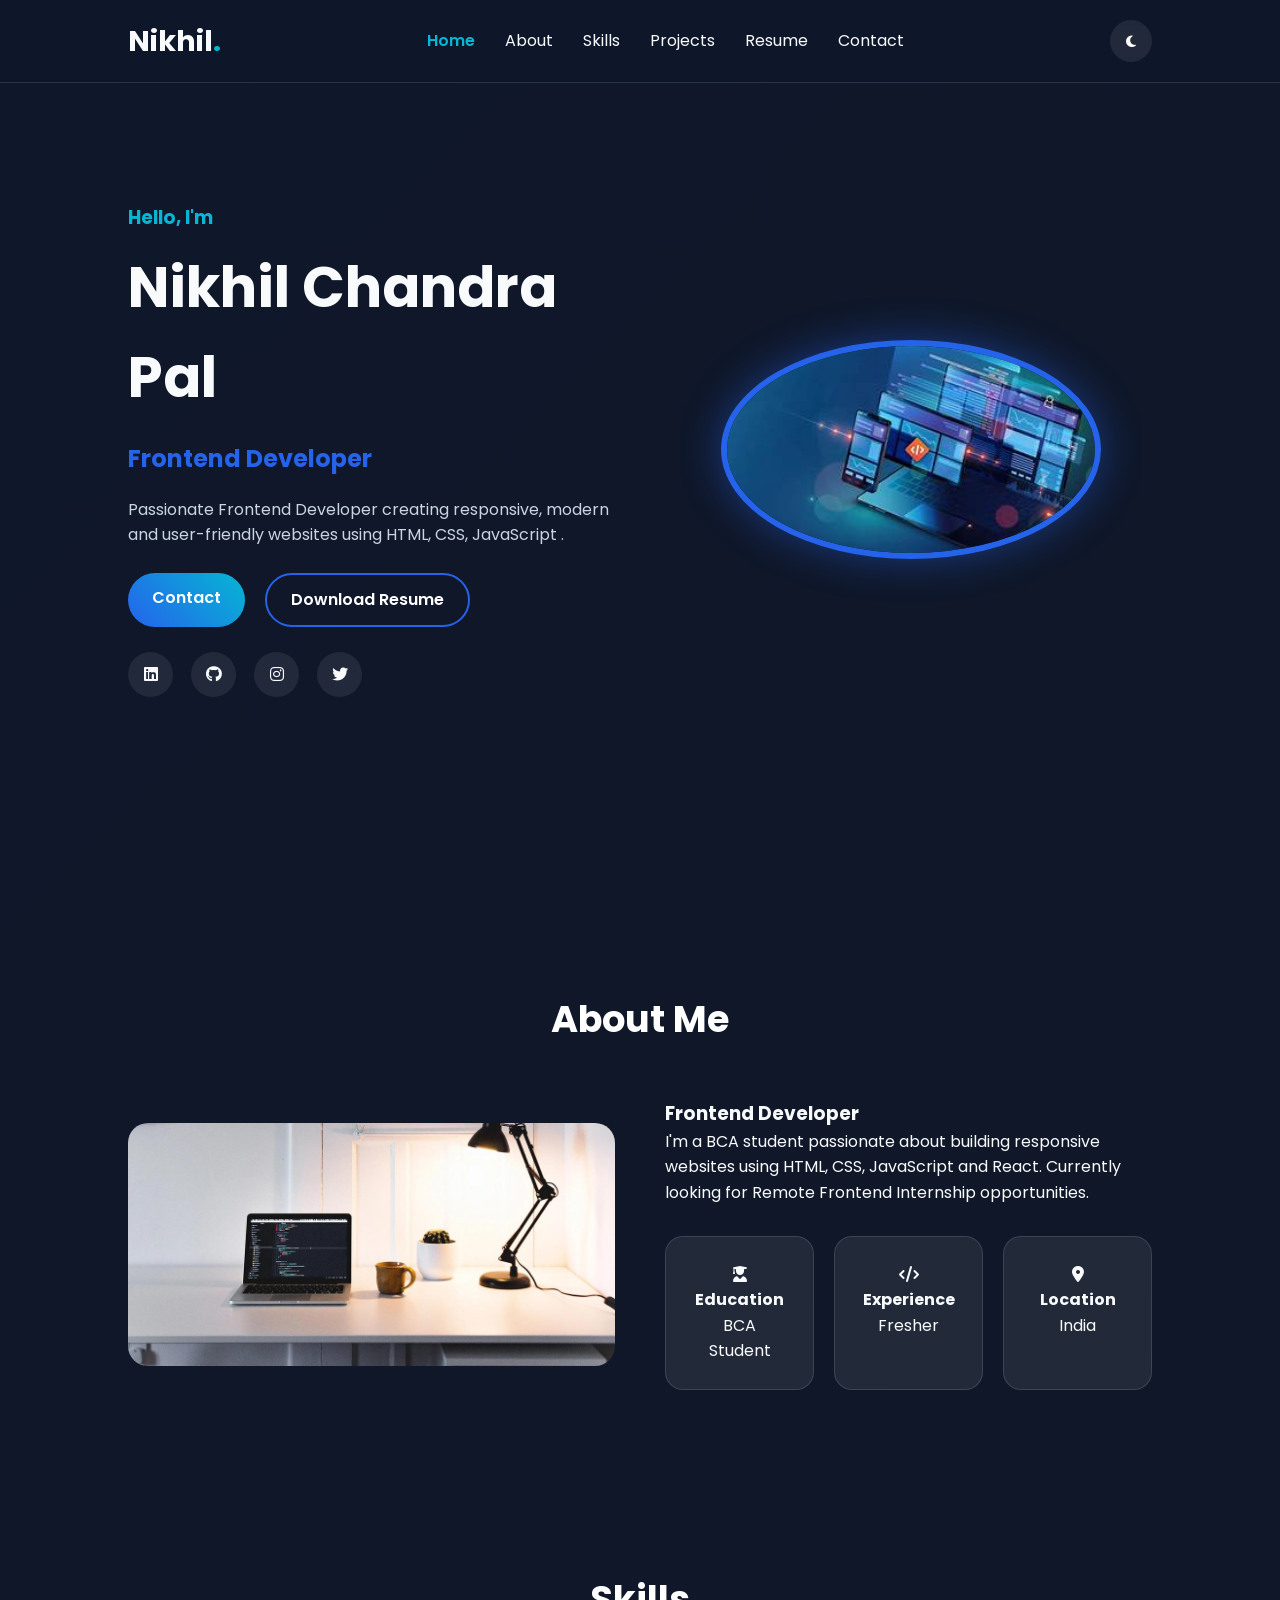
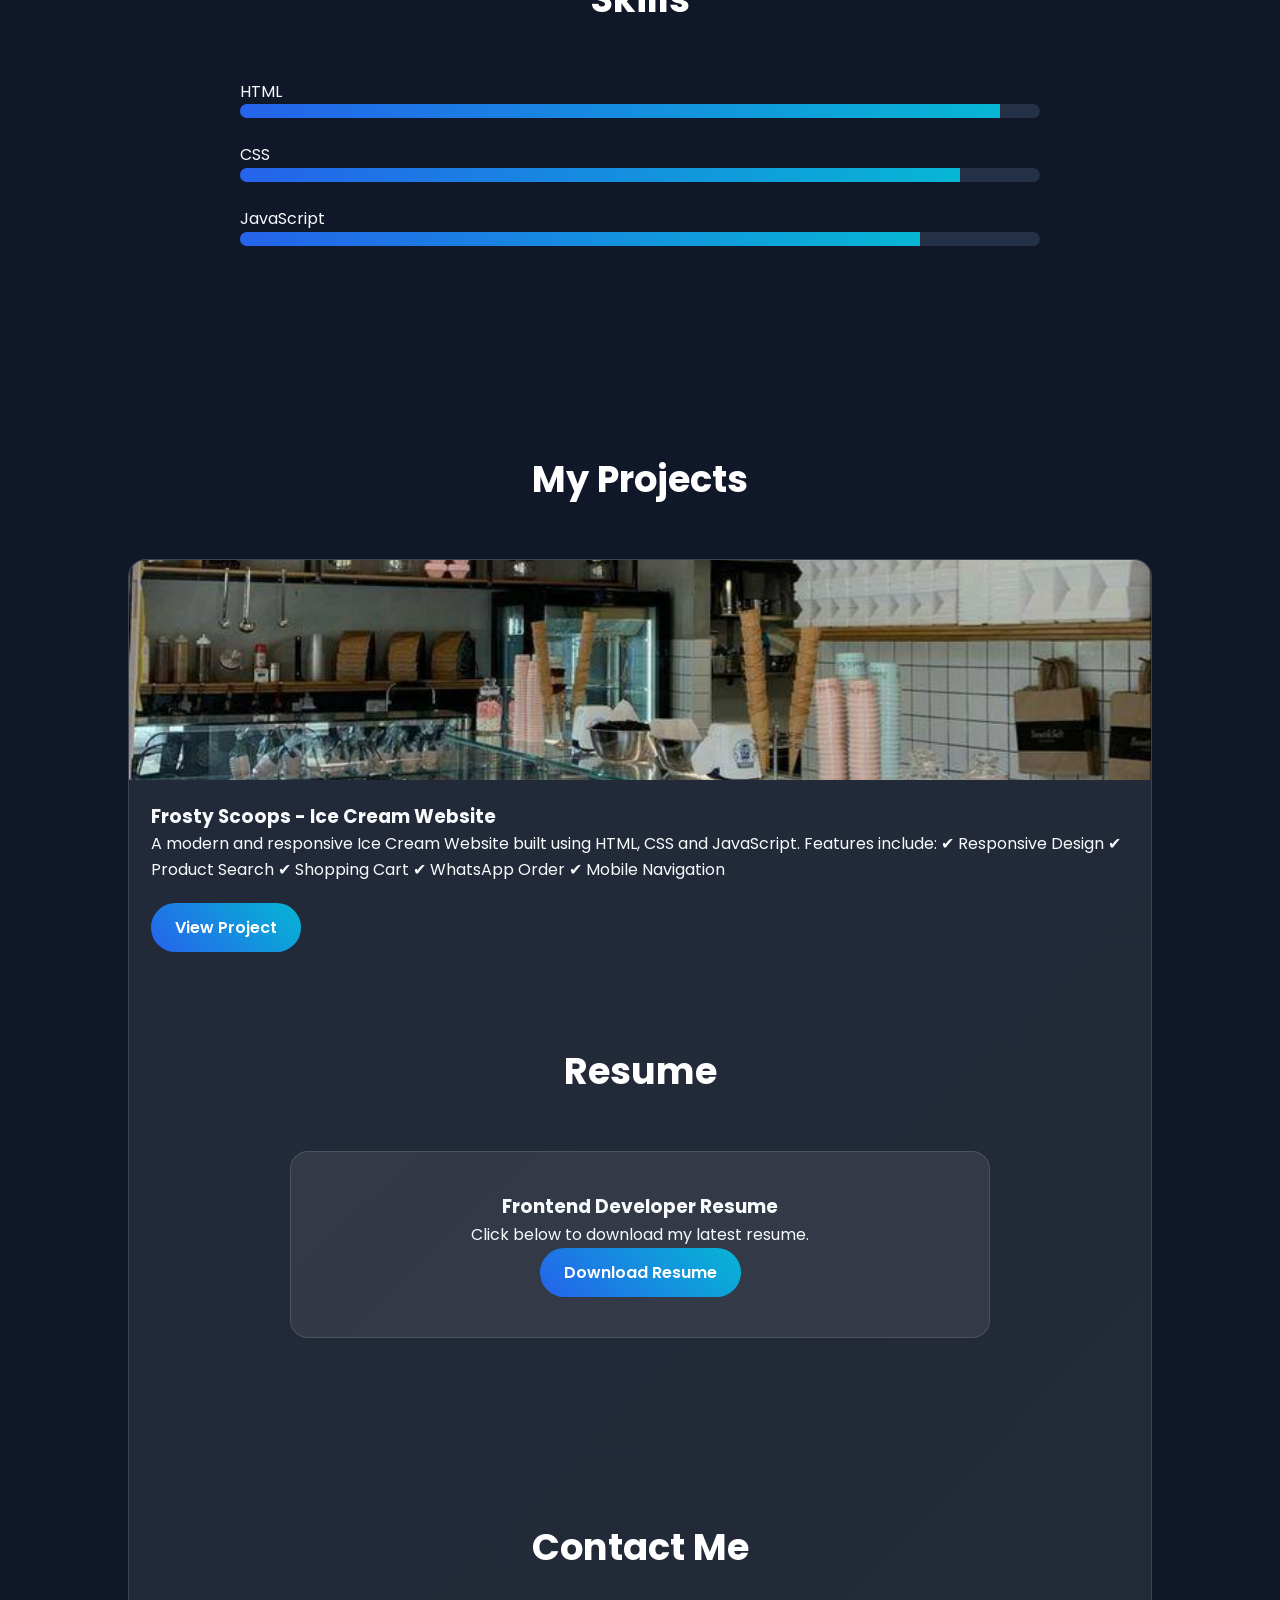
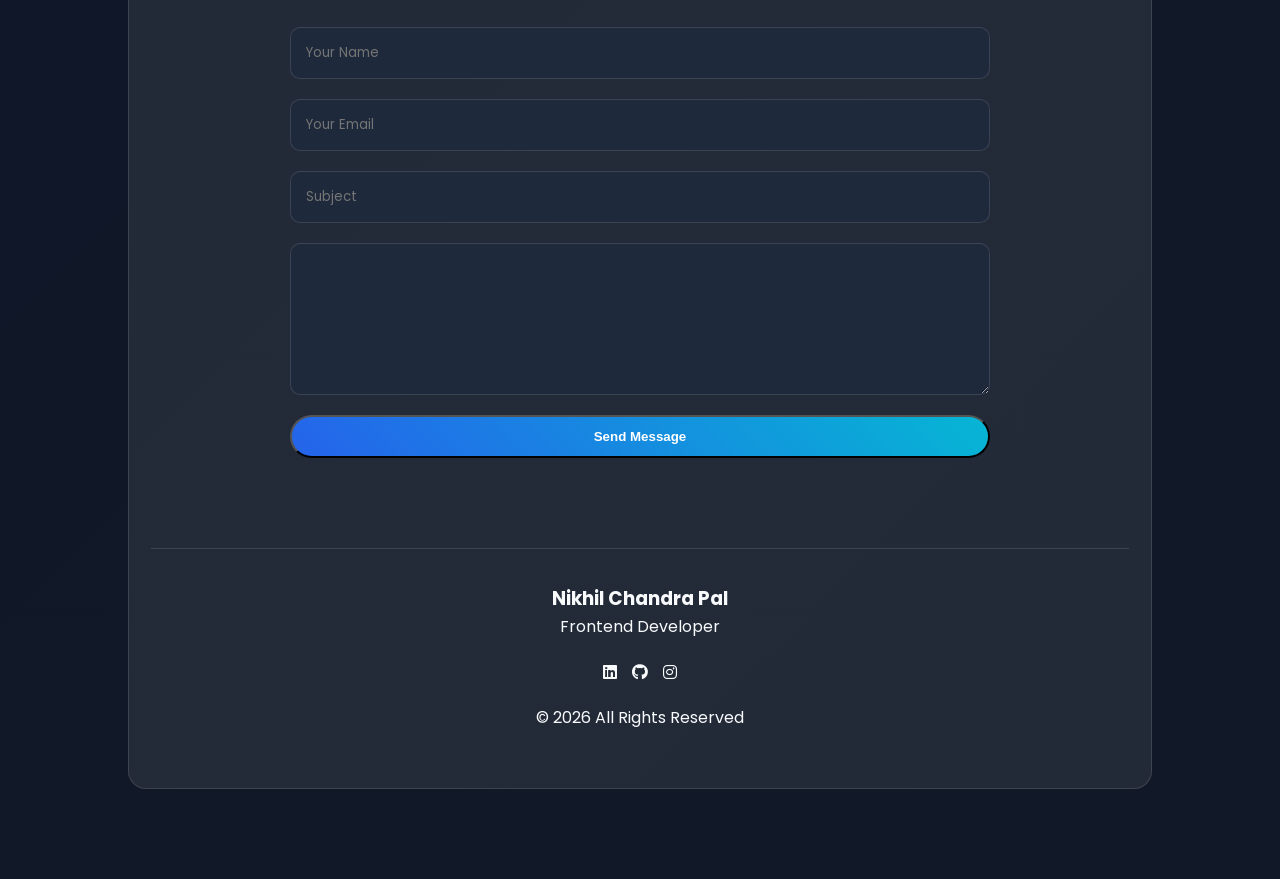
==== index.html @ 9d008b7a "Update index.html" ====
<!DOCTYPE html>
<html lang="en">
<head>
    <meta charset="UTF-8">
    <meta name="viewport" content="width=device-width, initial-scale=1.0">
    <meta name="description" content="Nikhil Chandra Pal | Frontend Developer Portfolio">
    <meta name="keywords" content="Frontend Developer, HTML, CSS, JavaScript, React">
    <meta name="author" content="Nikhil Chandra Pal">

    <title>Nikhil Chandra Pal | Portfolio</title>

    <!-- CSS -->
    <link rel="stylesheet" href="style.css">

    <!-- Google Fonts -->
    <link rel="preconnect" href="https://fonts.googleapis.com">
    <link rel="preconnect" href="https://fonts.gstatic.com" crossorigin>

    <link href="https://fonts.googleapis.com/css2?family=Poppins:wght@300;400;500;600;700;800&display=swap" rel="stylesheet">

    <!-- Font Awesome -->
    <link rel="stylesheet"
    href="https://cdnjs.cloudflare.com/ajax/libs/font-awesome/6.6.0/css/all.min.css">

</head>
<body>

<!--================ LOADER ================-->

<div id="loader">
    <div class="spinner"></div>
    <h2>Loading Portfolio...</h2>
</div>

<!--================ SCROLL BAR ================-->

<div id="progress-bar"></div>

<!--================ BACK TO TOP ================-->

<button id="topBtn">
    <i class="fa-solid fa-arrow-up"></i>
</button>

<!--================ HEADER ================-->

<header>

<nav class="navbar">

<div class="logo">
    Nikhil<span>.</span>
</div>

<ul class="nav-links">

<li><a href="#home">Home</a></li>
<li><a href="#about">About</a></li>
<li><a href="#skills">Skills</a></li>
<li><a href="#projects">Projects</a></li>
<li><a href="#resume">Resume</a></li>
<li><a href="#contact">Contact</a></li>

</ul>

<div class="nav-right">

<button id="themeToggle">
<i class="fa-solid fa-moon"></i>
</button>

<div id="menu-btn">
<i class="fa-solid fa-bars"></i>
</div>

</div>

</nav>

</header>

<!--================ HERO SECTION ================-->

<section id="home">

<div class="hero-container">

<div class="hero-text">

<h3>Hello, I'm</h3>

<h1>Nikhil Chandra Pal</h1>

<h2>
<span id="typing"></span>
</h2>

<p>

Passionate Frontend Developer creating responsive,
modern and user-friendly websites using HTML,
CSS, JavaScript .

</p>

<div class="hero-buttons">

<a href="#contact" class="btn">
Contact
</a>

<a href="assets/resume.pdf"
download
class="btn btn-outline">

Download Resume

</a>

</div>

<div class="social-icons">

<a href="#">
<i class="fab fa-linkedin"></i>
</a>

<a href="#">
<i class="fab fa-github"></i>
</a>

<a href="#">
<i class="fab fa-instagram"></i>
</a>

<a href="#">
<i class="fab fa-twitter"></i>
</a>

</div>

</div>

<div class="hero-image">

<img src="OIP (2).jpg" alt="Frontend Developer">

</div>

</div>

</section>

<!--================ ABOUT ================-->

<section id="about">

<h2 class="section-title">
About Me
</h2>

<div class="about-container">

<div class="about-image">

<img src="about.jpg">

</div>

<div class="about-content">

<h3>Frontend Developer</h3>

<p>

I'm a BCA student passionate about
building responsive websites using
HTML, CSS, JavaScript and React.

Currently looking for Remote Frontend
Internship opportunities.

</p>

<div class="about-cards">

<div class="card">

<i class="fa-solid fa-user-graduate"></i>

<h4>Education</h4>

<p>BCA Student</p>

</div>

<div class="card">

<i class="fa-solid fa-code"></i>

<h4>Experience</h4>

<p>Fresher</p>

</div>

<div class="card">

<i class="fa-solid fa-location-dot"></i>

<h4>Location</h4>

<p>India</p>

</div>

</div>

</div>

</div>

</section>

<!--================ SKILLS ================-->

<section id="skills">

<h2 class="section-title">

Skills

</h2>

<div class="skills-container">

<div class="skill">

<p>HTML</p>

<div class="progress">

<div class="progress-bar html">



</div>

</div>

</div>

<div class="skill">

<p>CSS</p>

<div class="progress">

<div class="progress-bar css">



</div>

</div>

</div>

<div class="skill">

<p>JavaScript</p>

<div class="progress">

<div class="progress-bar js">



</div>

</div>

</div>

<div class="skill">



</div>

</div>

</div>

</div>

</section>

<!--================ PROJECTS ================-->

<section id="projects">

<h2 class="section-title">

My Projects

</h2>

<div class="project-grid">

<div class="project-card">

<img src="shop (1).jpg" alt="Ice Cream Website">

<div class="project-content">

<h3>Frosty Scoops - Ice Cream Website</h3>

<p>

A modern and responsive Ice Cream Website built using
HTML, CSS and JavaScript.

Features include:

✔ Responsive Design

✔ Product Search

✔ Shopping Cart

✔ WhatsApp Order

✔ Mobile Navigation

</p>

<div class="project-buttons">

    <a href="https://nikhilpal-ui.github.io/ice-cream-website/"
       class="btn"
       target="_blank">
        View Project
    </a>

   

</div>
<!--================ RESUME ================-->

<section id="resume">

<h2 class="section-title">

Resume

</h2>

<div class="resume-box">

<h3>Frontend Developer Resume</h3>

<p>

Click below to download my latest resume.

</p>

<a href="RESUME.pdf"

download

class="btn">

Download Resume

</a>

</div>

</section>

<!--================ CONTACT ================-->

<section id="contact">

<h2 class="section-title">

Contact Me

</h2>

<form id="contactForm">

<input
type="text"
id="name"
placeholder="Your Name">

<input
type="email"
id="email"
placeholder="Your Email">

<input
type="text"
id="subject"
placeholder="Subject">

<textarea

id="message"

rows="6"

placeholder="Your Message">

</textarea>

<button class="btn">

Send Message

</button>

</form>

</section>

<!--================ FOOTER ================-->

<footer>

<h3>

Nikhil Chandra Pal

</h3>

<p>

Frontend Developer

</p>

<div class="footer-icons">

<a href="#">

<i class="fab fa-linkedin"></i>

</a>

<a href="#">

<i class="fab fa-github"></i>

</a>

<a href="#">

<i class="fab fa-instagram"></i>

</a>

</div>

<p>

© 2026 All Rights Reserved

</p>

</footer>

<script src="script.js"></script>

</body>
</html>
---- style.css ----
@import url('https://fonts.googleapis.com/css2?family=Poppins:wght@300;400;500;600;700;800&display=swap');

:root{
  --bg:#0f172a;
  --bg2:#111827;
  --card:rgba(255,255,255,.08);
  --primary:#2563eb;
  --secondary:#06b6d4;
  --text:#f8fafc;
  --muted:#cbd5e1;
  --border:rgba(255,255,255,.12);
  --shadow:0 10px 30px rgba(0,0,0,.25);
  --radius:18px;
  --transition:.35s ease;
}

*{
  margin:0;
  padding:0;
  box-sizing:border-box;
  scroll-behavior:smooth;
}

body{
  font-family:'Poppins',sans-serif;
  background:linear-gradient(135deg,var(--bg),var(--bg2));
  color:var(--text);
  line-height:1.6;
  overflow-x:hidden;
}

img{
  max-width:100%;
  display:block;
}

a{text-decoration:none;color:inherit;}
ul{list-style:none;}

section{
  padding:90px 10%;
}

.section-title{
  text-align:center;
  font-size:2.3rem;
  margin-bottom:50px;
  color:#fff;
}

/* Loader */
#loader{
  position:fixed;
  inset:0;
  background:#020617;
  display:flex;
  flex-direction:column;
  align-items:center;
  justify-content:center;
  z-index:9999;
}

.spinner{
  width:70px;
  height:70px;
  border:6px solid rgba(255,255,255,.2);
  border-top:6px solid var(--secondary);
  border-radius:50%;
  animation:spin 1s linear infinite;
}

@keyframes spin{
to{transform:rotate(360deg);}
}

/* Progress */
#progress-bar{
 position:fixed;
 top:0;
 left:0;
 width:0;
 height:4px;
 background:linear-gradient(to right,var(--primary),var(--secondary));
 z-index:999;
}

/* Top button */
#topBtn{
 position:fixed;
 bottom:25px;
 right:25px;
 width:48px;
 height:48px;
 border:none;
 border-radius:50%;
 background:var(--primary);
 color:#fff;
 cursor:pointer;
 display:none;
 box-shadow:var(--shadow);
 transition:var(--transition);
}

#topBtn:hover{
 transform:translateY(-5px);
}

/* Navbar */
header{
 position:fixed;
 width:100%;
 top:0;
 left:0;
 z-index:100;
 backdrop-filter:blur(15px);
 background:rgba(15,23,42,.7);
 border-bottom:1px solid var(--border);
}

.navbar{
 display:flex;
 justify-content:space-between;
 align-items:center;
 padding:18px 10%;
}

.logo{
 font-size:1.8rem;
 font-weight:700;
}

.logo span{
 color:var(--secondary);
}

.nav-links{
 display:flex;
 gap:30px;
}

.nav-links a{
 transition:var(--transition);
}

.nav-links a:hover{
 color:var(--secondary);
}

.nav-right{
 display:flex;
 align-items:center;
 gap:15px;
}

#themeToggle,#menu-btn{
 width:42px;
 height:42px;
 border:none;
 border-radius:50%;
 cursor:pointer;
 background:var(--card);
 color:#fff;
}

#menu-btn{
 display:none;
}

/* Buttons */
.btn{
 display:inline-block;
 padding:12px 24px;
 background:linear-gradient(45deg,var(--primary),var(--secondary));
 color:#fff;
 border-radius:40px;
 transition:var(--transition);
 font-weight:600;
}

.btn:hover{
 transform:translateY(-4px);
 box-shadow:var(--shadow);
}

.btn-outline{
 background:transparent;
 border:2px solid var(--primary);
}

/* Hero */
#home{
 min-height:100vh;
 display:flex;
 align-items:center;
}

.hero-container{
 display:grid;
 grid-template-columns:1fr 1fr;
 gap:60px;
 align-items:center;
}

.hero-text h3{
 color:var(--secondary);
 margin-bottom:10px;
}

.hero-text h1{
 font-size:3.5rem;
}

.hero-text h2{
 margin:18px 0;
 color:var(--primary);
}

.hero-text p{
 color:var(--muted);
 margin-bottom:25px;
}

.hero-buttons{
 display:flex;
 gap:20px;
 flex-wrap:wrap;
 margin-bottom:25px;
}

.social-icons{
 display:flex;
 gap:18px;
}

.social-icons a{
 width:45px;
 height:45px;
 display:flex;
 align-items:center;
 justify-content:center;
 border-radius:50%;
 background:var(--card);
 transition:var(--transition);
}

.social-icons a:hover{
 background:var(--primary);
 transform:translateY(-5px);
}

.hero-image img{
 width:380px;
 margin:auto;
 border-radius:50%;
 border:6px solid var(--primary);
 box-shadow:0 0 40px rgba(37,99,235,.45);
 animation:float 4s ease-in-out infinite;
}

@keyframes float{
 50%{transform:translateY(-15px);}
}

/* About */
.about-container{
 display:grid;
 grid-template-columns:1fr 1fr;
 gap:50px;
 align-items:center;
}

.about-image img{
 border-radius:20px;
}

.about-cards{
 margin-top:30px;
 display:grid;
 grid-template-columns:repeat(3,1fr);
 gap:20px;
}

.card{
 background:var(--card);
 border:1px solid var(--border);
 border-radius:var(--radius);
 padding:25px;
 text-align:center;
 transition:var(--transition);
}

.card:hover{
 transform:translateY(-8px);
}

/* Skills */
.skills-container{max-width:800px;margin:auto;}
.skill{margin-bottom:24px;}
.progress{
 background:#243046;
 height:14px;
 border-radius:20px;
 overflow:hidden;
}
.progress-bar{
 height:100%;
 background:linear-gradient(90deg,var(--primary),var(--secondary));
 display:flex;
 justify-content:flex-end;
 align-items:center;
 padding-right:8px;
 font-size:.75rem;
}
.html{width:95%;}
.css{width:90%;}
.js{width:85%;}

/* Projects */
.project-grid{
 display:grid;
 grid-template-columns:repeat(auto-fit,minmax(300px,1fr));
 gap:30px;
}

.project-card{
 background:var(--card);
 border-radius:var(--radius);
 overflow:hidden;
 border:1px solid var(--border);
 transition:var(--transition);
}
.project-card img{
    width: 100%;
    height: 220px;      
    object-fit: cover;
}

.project-card:hover{
 transform:translateY(-10px);
 box-shadow:var(--shadow);
}

.project-content{
 padding:22px;
}

.project-buttons{
 margin-top:20px;
 display:flex;
 gap:12px;
 flex-wrap:wrap;
}

/* Resume */
.resume-box{
 max-width:700px;
 margin:auto;
 text-align:center;
 background:var(--card);
 border:1px solid var(--border);
 border-radius:var(--radius);
 padding:40px;
}

/* Contact */
#contactForm{
 max-width:700px;
 margin:auto;
 display:flex;
 flex-direction:column;
 gap:20px;
}

#contactForm input,
#contactForm textarea{
 padding:15px;
 border-radius:10px;
 border:1px solid var(--border);
 background:#1e293b;
 color:#fff;
 font-family:inherit;
}

/* Footer */
footer{
 padding:35px 10%;
 text-align:center;
 border-top:1px solid var(--border);
}

.footer-icons{
 display:flex;
 justify-content:center;
 gap:15px;
 margin:20px 0;
}

/* Responsive */
@media(max-width:900px){
.hero-container,
.about-container{
 grid-template-columns:1fr;
 text-align:center;
}
.hero-image img{
 width:280px;
}
.about-cards{
 grid-template-columns:1fr;
}
.nav-links{
 position:absolute;
 top:75px;
 left:-100%;
 width:100%;
 background:#111827;
 flex-direction:column;
 text-align:center;
 padding:25px;
 transition:.3s;
}
.nav-links.active{
 left:0;
}
#menu-btn{
 display:block;
}
}

@media(max-width:600px){
section{
 padding:80px 6%;
}
.hero-text h1{
 font-size:2.4rem;
}
.section-title{
 font-size:1.9rem;
}
}
.hidden{
    opacity:0;
    transform:translateY(40px);
    transition:all .8s ease;
}

.show{
    opacity:1;
    transform:translateY(0);
}

.nav-links a.active{
    color:#06b6d4;
    font-weight:600;
}

body.dark{
    background:linear-gradient(135deg,#020617,#0f172a);
}
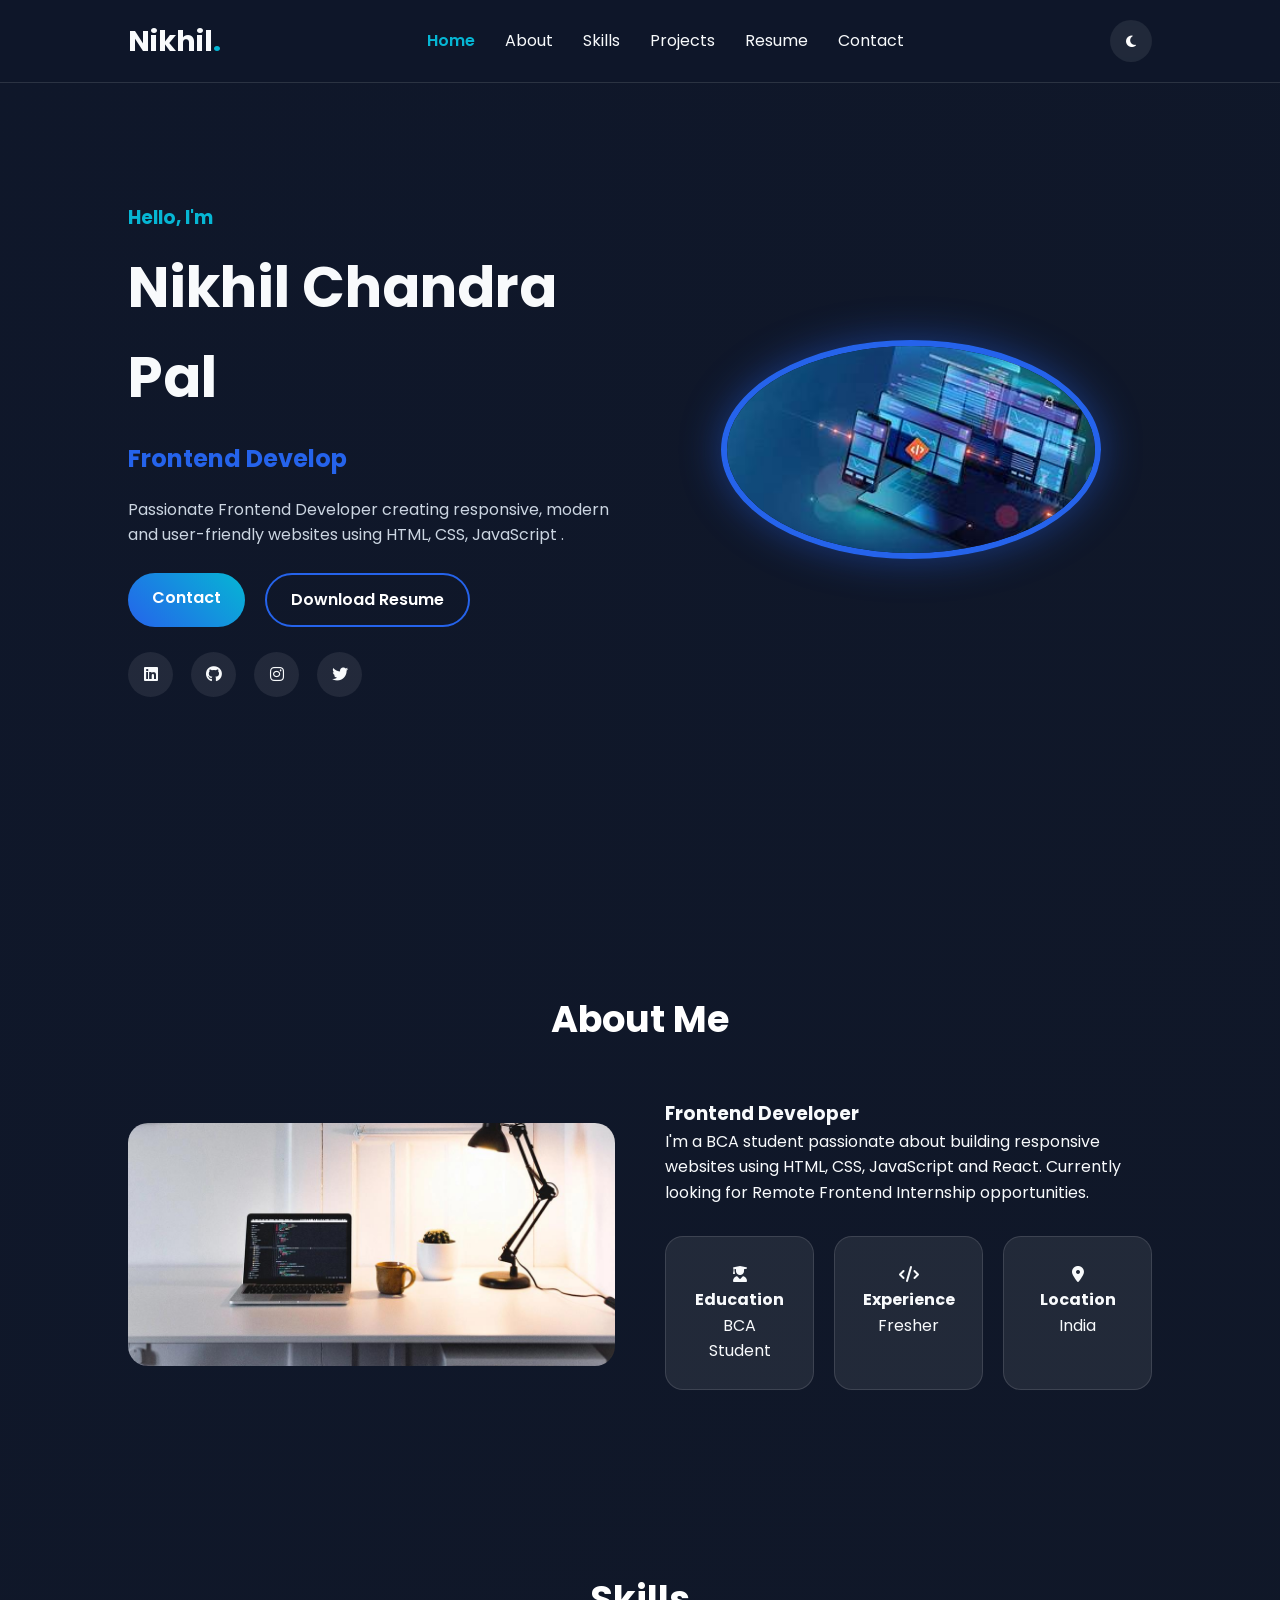
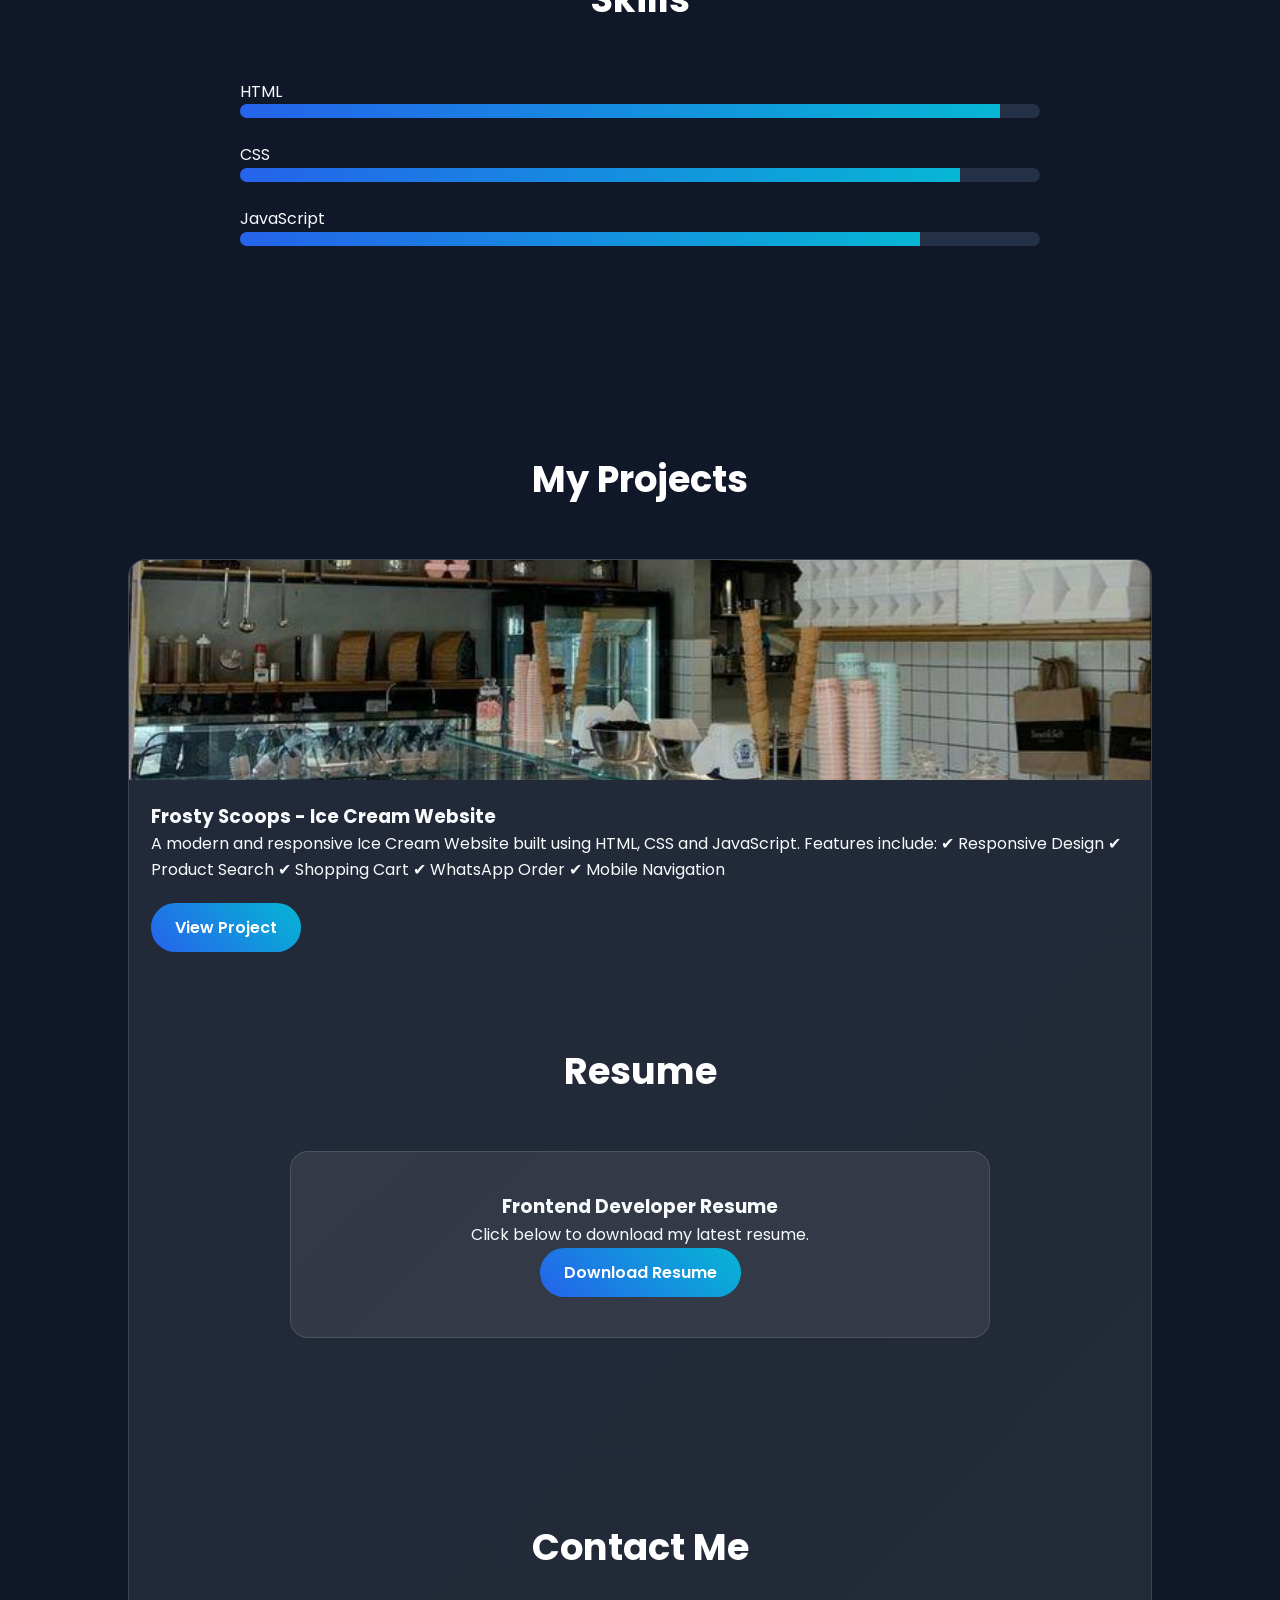
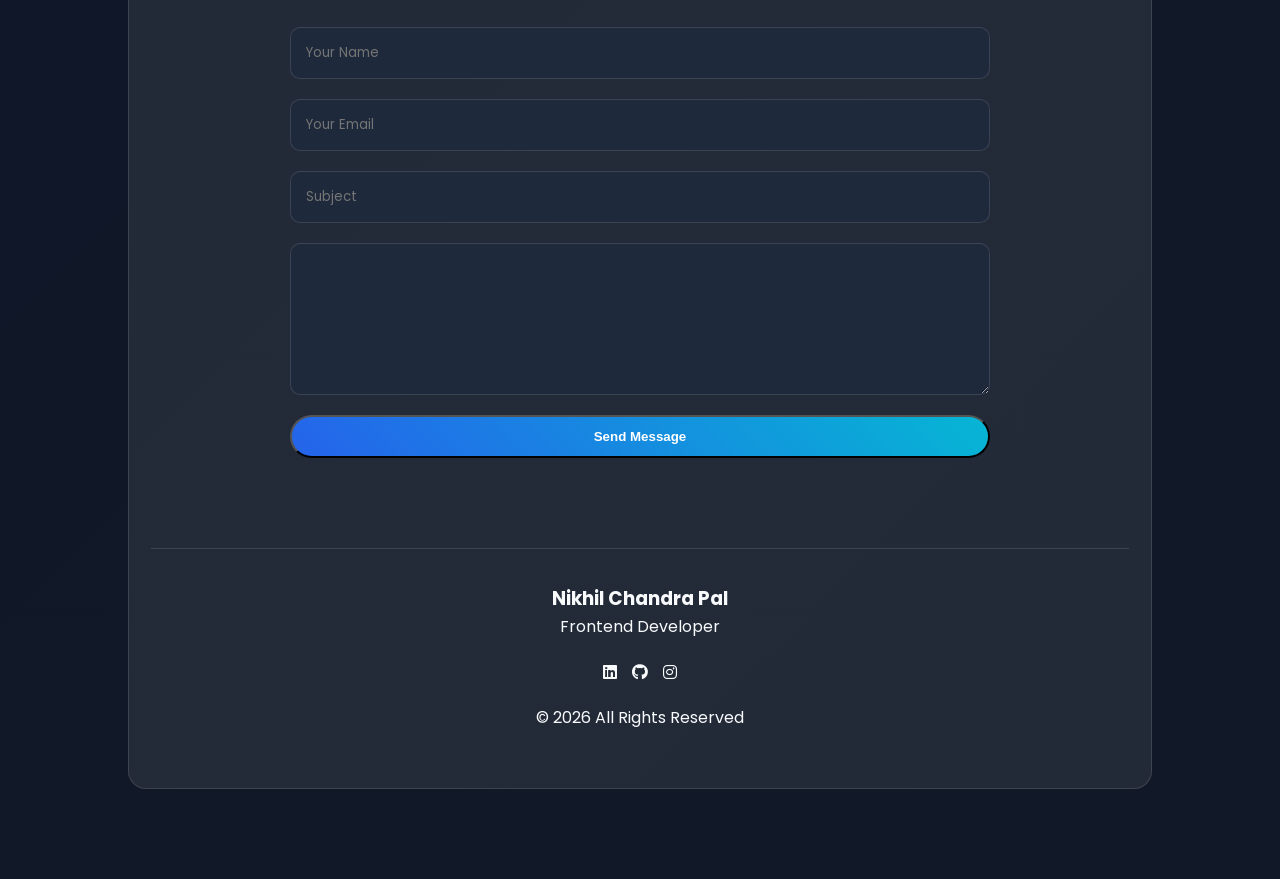
==== commit b3b7088f: "Update index.html" ====
--- a/index.html
+++ b/index.html
@@ -109,7 +109,7 @@
 Contact
 </a>
 
-<a href="assets/resume.pdf"
+<a href="RESUME.pdf"
 download
 class="btn btn-outline">
 
@@ -121,11 +121,11 @@
 
 <div class="social-icons">
 
-<a href="#">
+<a href="http://www.linkedin.com/in/nikhil-pal-20aa3a339">
 <i class="fab fa-linkedin"></i>
 </a>
 
-<a href="#">
+<a href="https://github.com/nikhilpal-ui">
 <i class="fab fa-github"></i>
 </a>
 
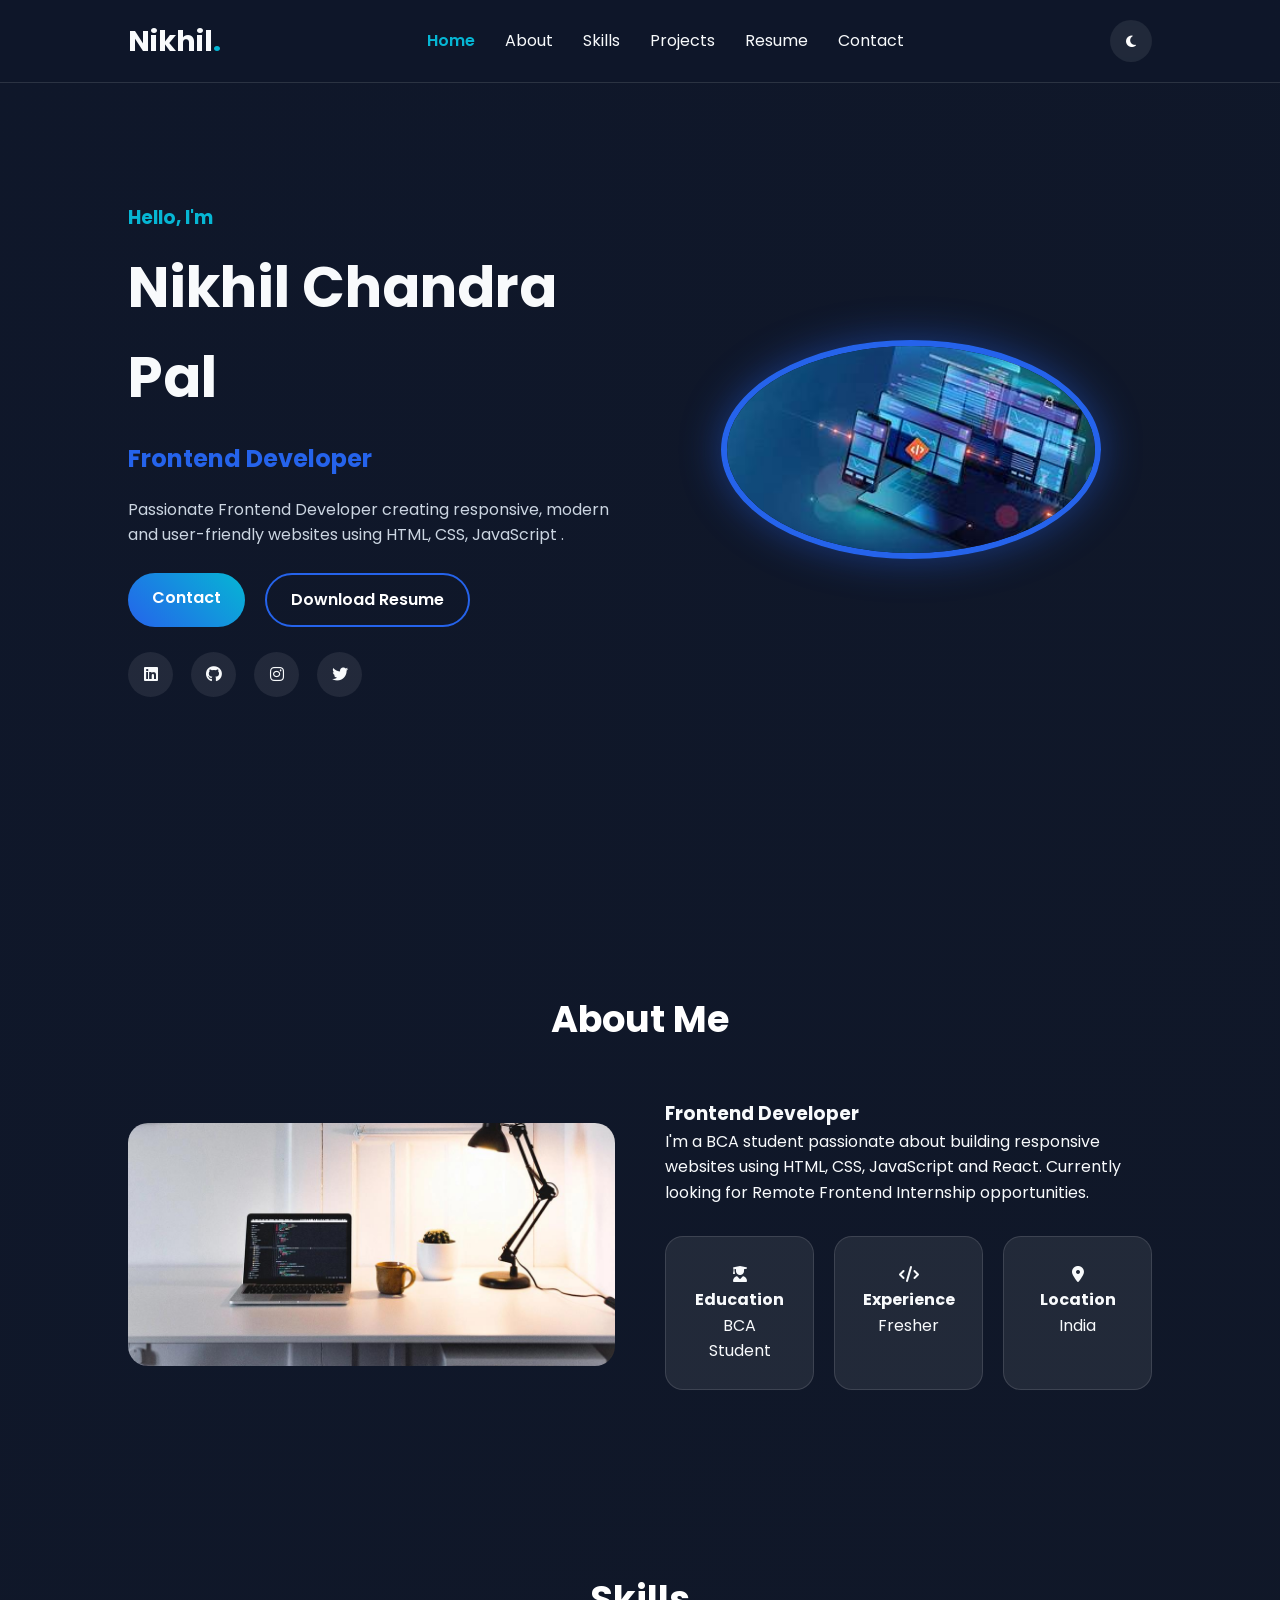
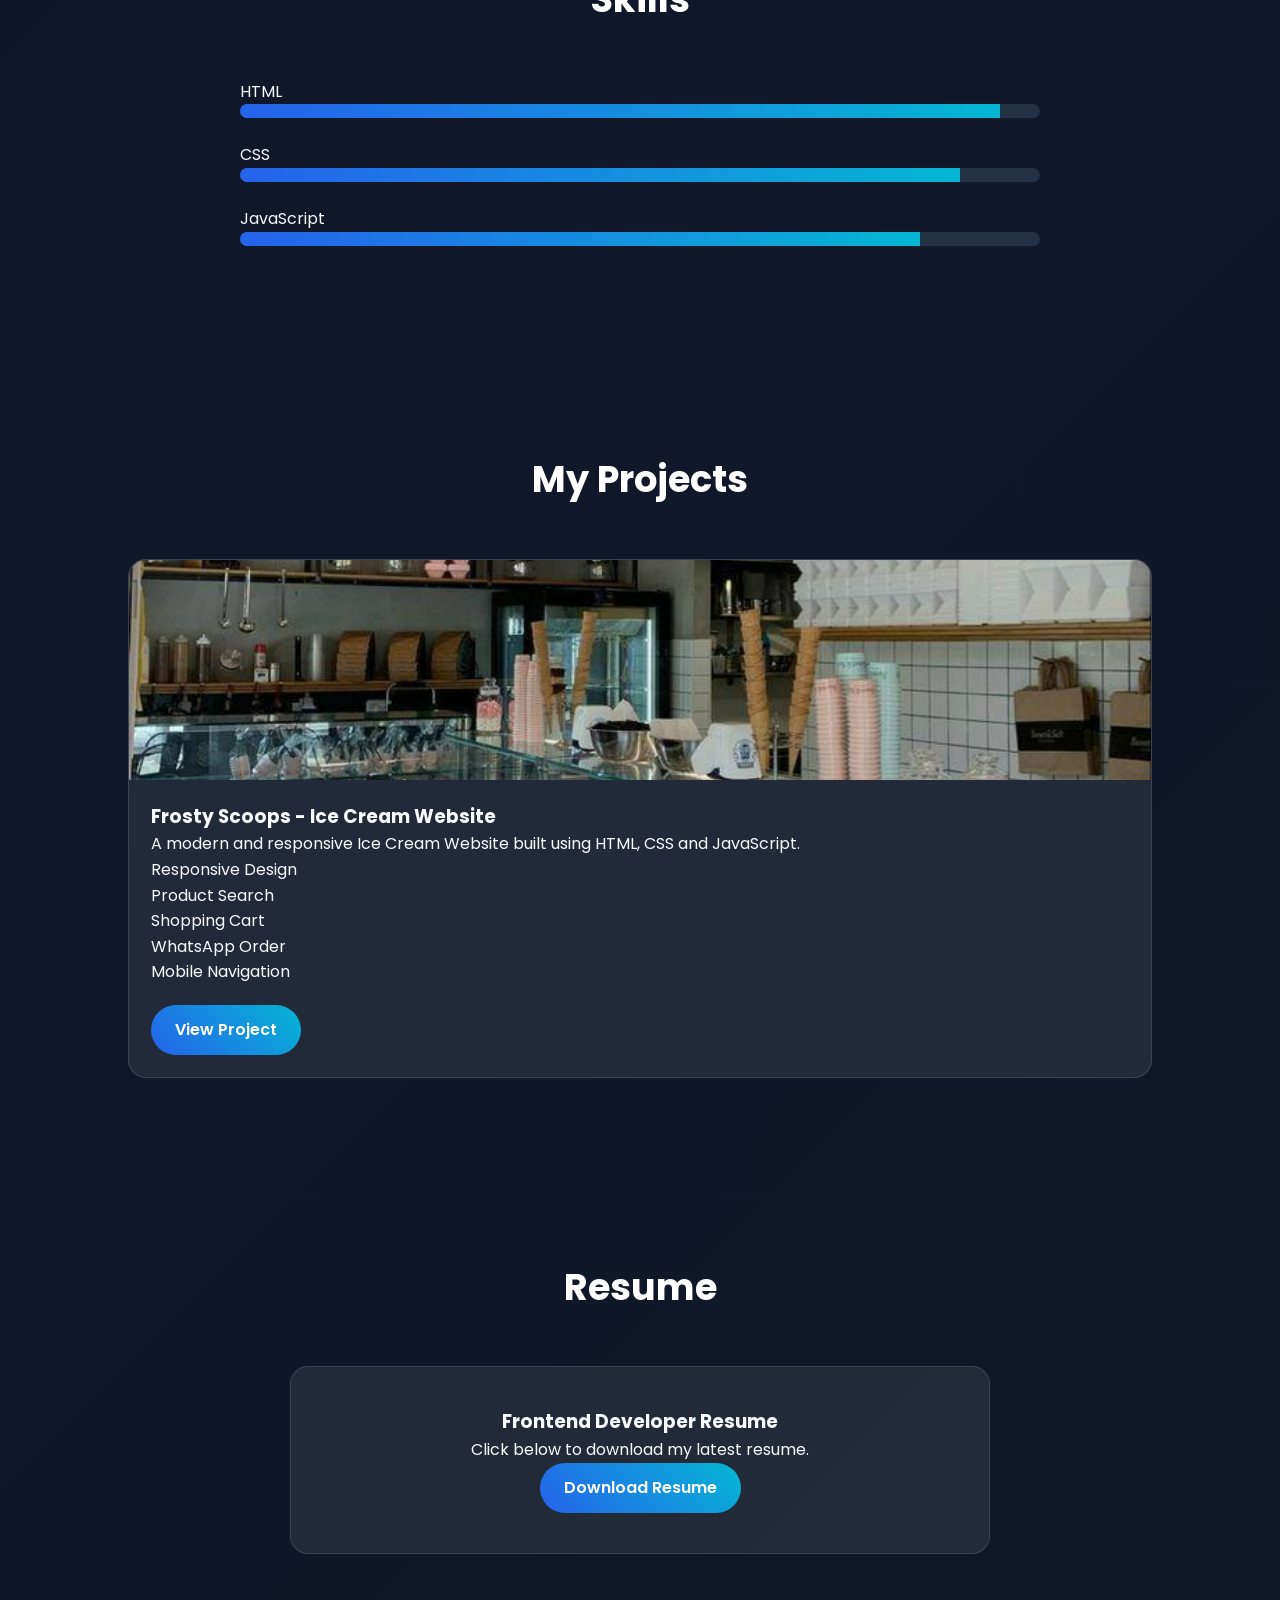
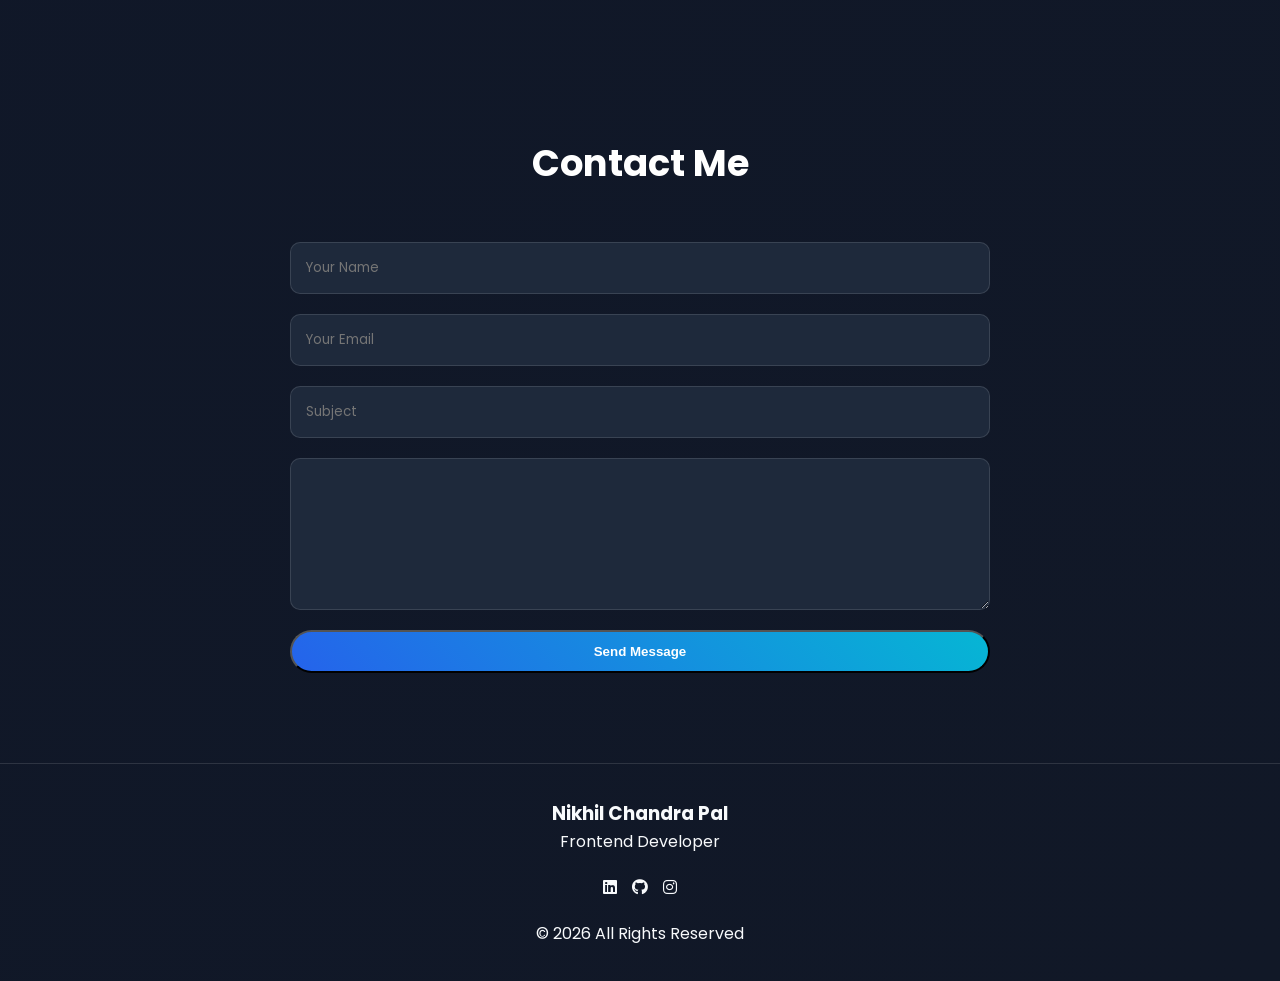
==== commit e748a13e: "Update index.html" ====
--- a/index.html
+++ b/index.html
@@ -300,52 +300,46 @@
 
 <section id="projects">
 
-<h2 class="section-title">
-
-My Projects
-
-</h2>
-
-<div class="project-grid">
-
-<div class="project-card">
-
-<img src="shop (1).jpg" alt="Ice Cream Website">
-
-<div class="project-content">
-
-<h3>Frosty Scoops - Ice Cream Website</h3>
-
-<p>
-
-A modern and responsive Ice Cream Website built using
-HTML, CSS and JavaScript.
-
-Features include:
-
-✔ Responsive Design
-
-✔ Product Search
-
-✔ Shopping Cart
-
-✔ WhatsApp Order
-
-✔ Mobile Navigation
-
-</p>
-
-<div class="project-buttons">
-
-    <a href="https://nikhilpal-ui.github.io/ice-cream-website/"
-       class="btn"
-       target="_blank">
-        View Project
-    </a>
-
-   
-
-</div>
+    <h2 class="section-title">My Projects</h2>
+
+    <div class="project-grid">
+
+        <div class="project-card">
+
+            <img src="shop (1).jpg" alt="Ice Cream Website">
+
+            <div class="project-content">
+
+                <h3>Frosty Scoops - Ice Cream Website</h3>
+
+                <p>
+                    A modern and responsive Ice Cream Website built using
+                    HTML, CSS and JavaScript.
+                </p>
+
+                <ul>
+                    <li>Responsive Design</li>
+                    <li>Product Search</li>
+                    <li>Shopping Cart</li>
+                    <li>WhatsApp Order</li>
+                    <li>Mobile Navigation</li>
+                </ul>
+
+                <div class="project-buttons">
+                    <a href="https://nikhilpal-ui.github.io/ice-cream-website/"
+                       class="btn"
+                       target="_blank">
+                        View Project
+                    </a>
+                </div>
+
+            </div>
+
+        </div>
+
+    </div>
+
+</section>
 <!--================ RESUME ================-->
 
 <section id="resume">
@@ -445,13 +439,13 @@
 
 <div class="footer-icons">
 
-<a href="#">
+<a href="www.linkedin.com/in/nikhil-pal-20aa3a339"target="_blank">
 
 <i class="fab fa-linkedin"></i>
 
 </a>
 
-<a href="#">
+<a href="https://github.com/nikhilpal-ui"target="_blank">
 
 <i class="fab fa-github"></i>
 
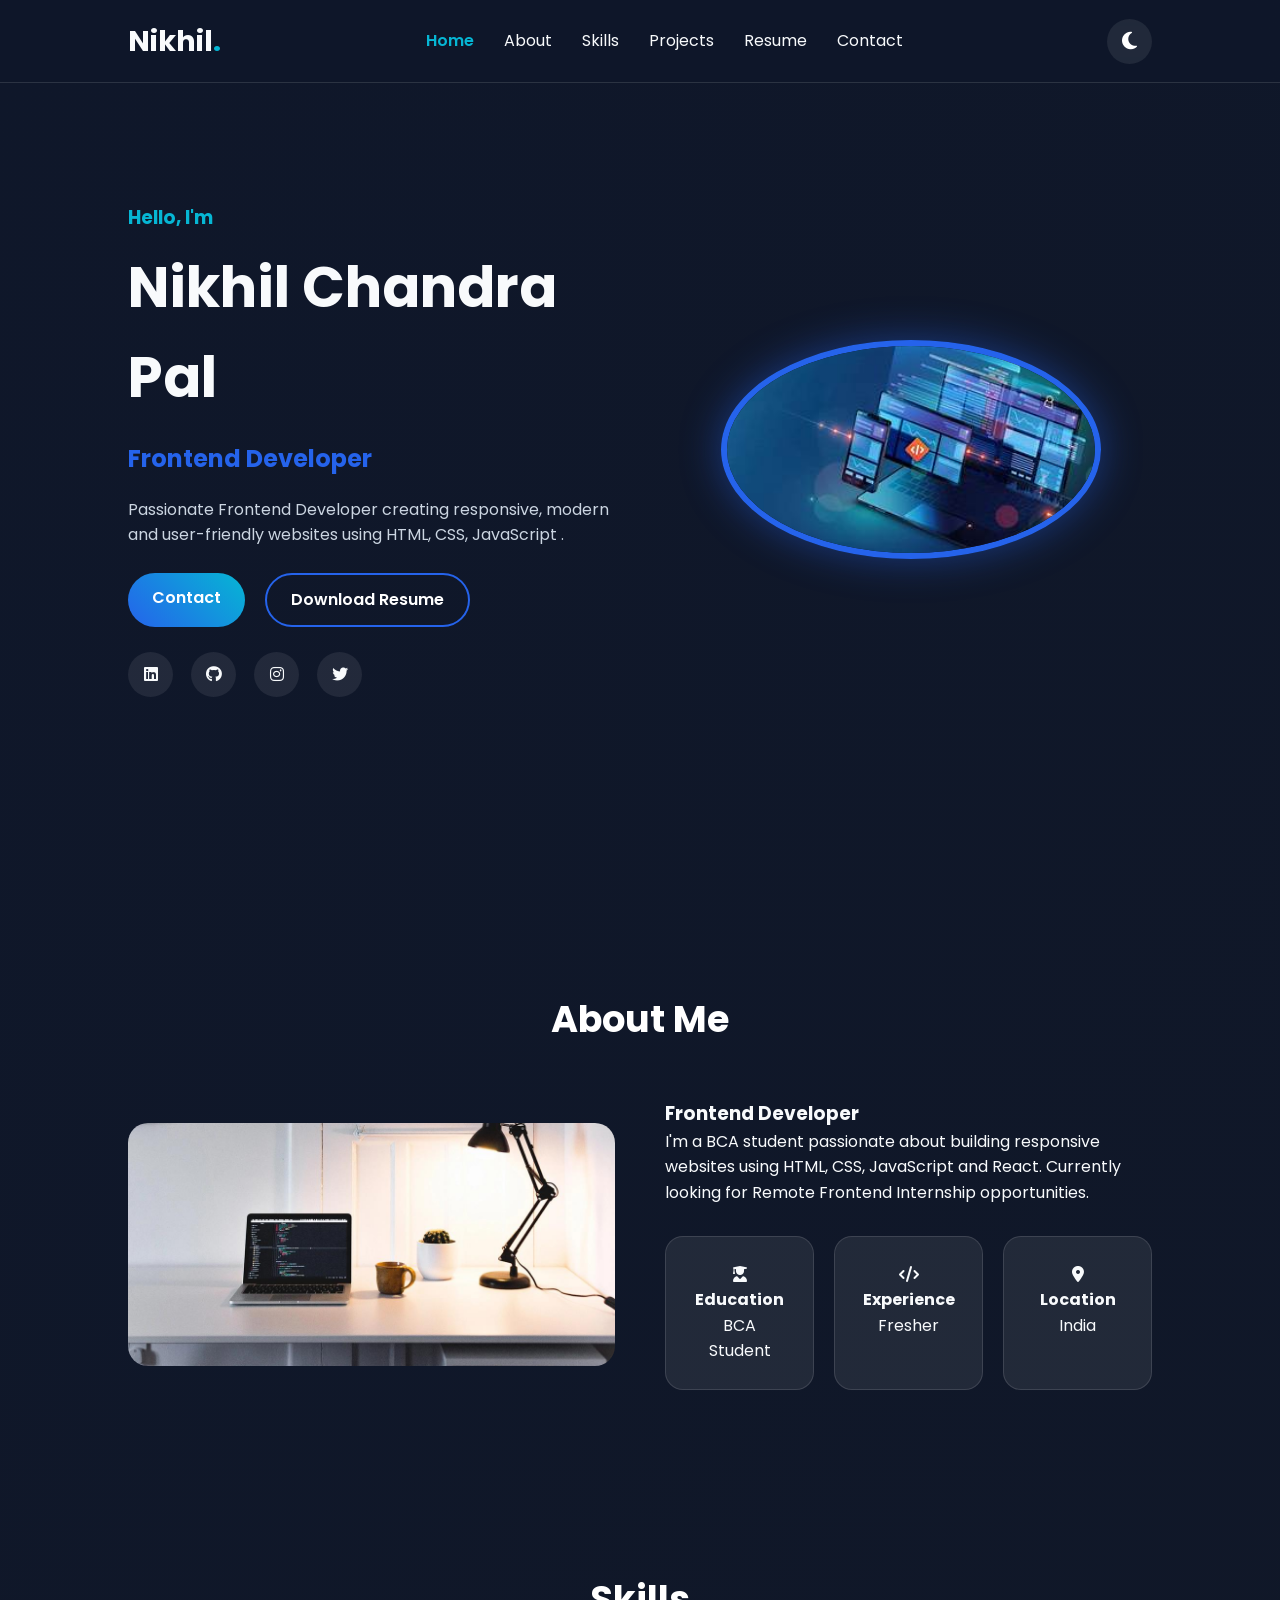
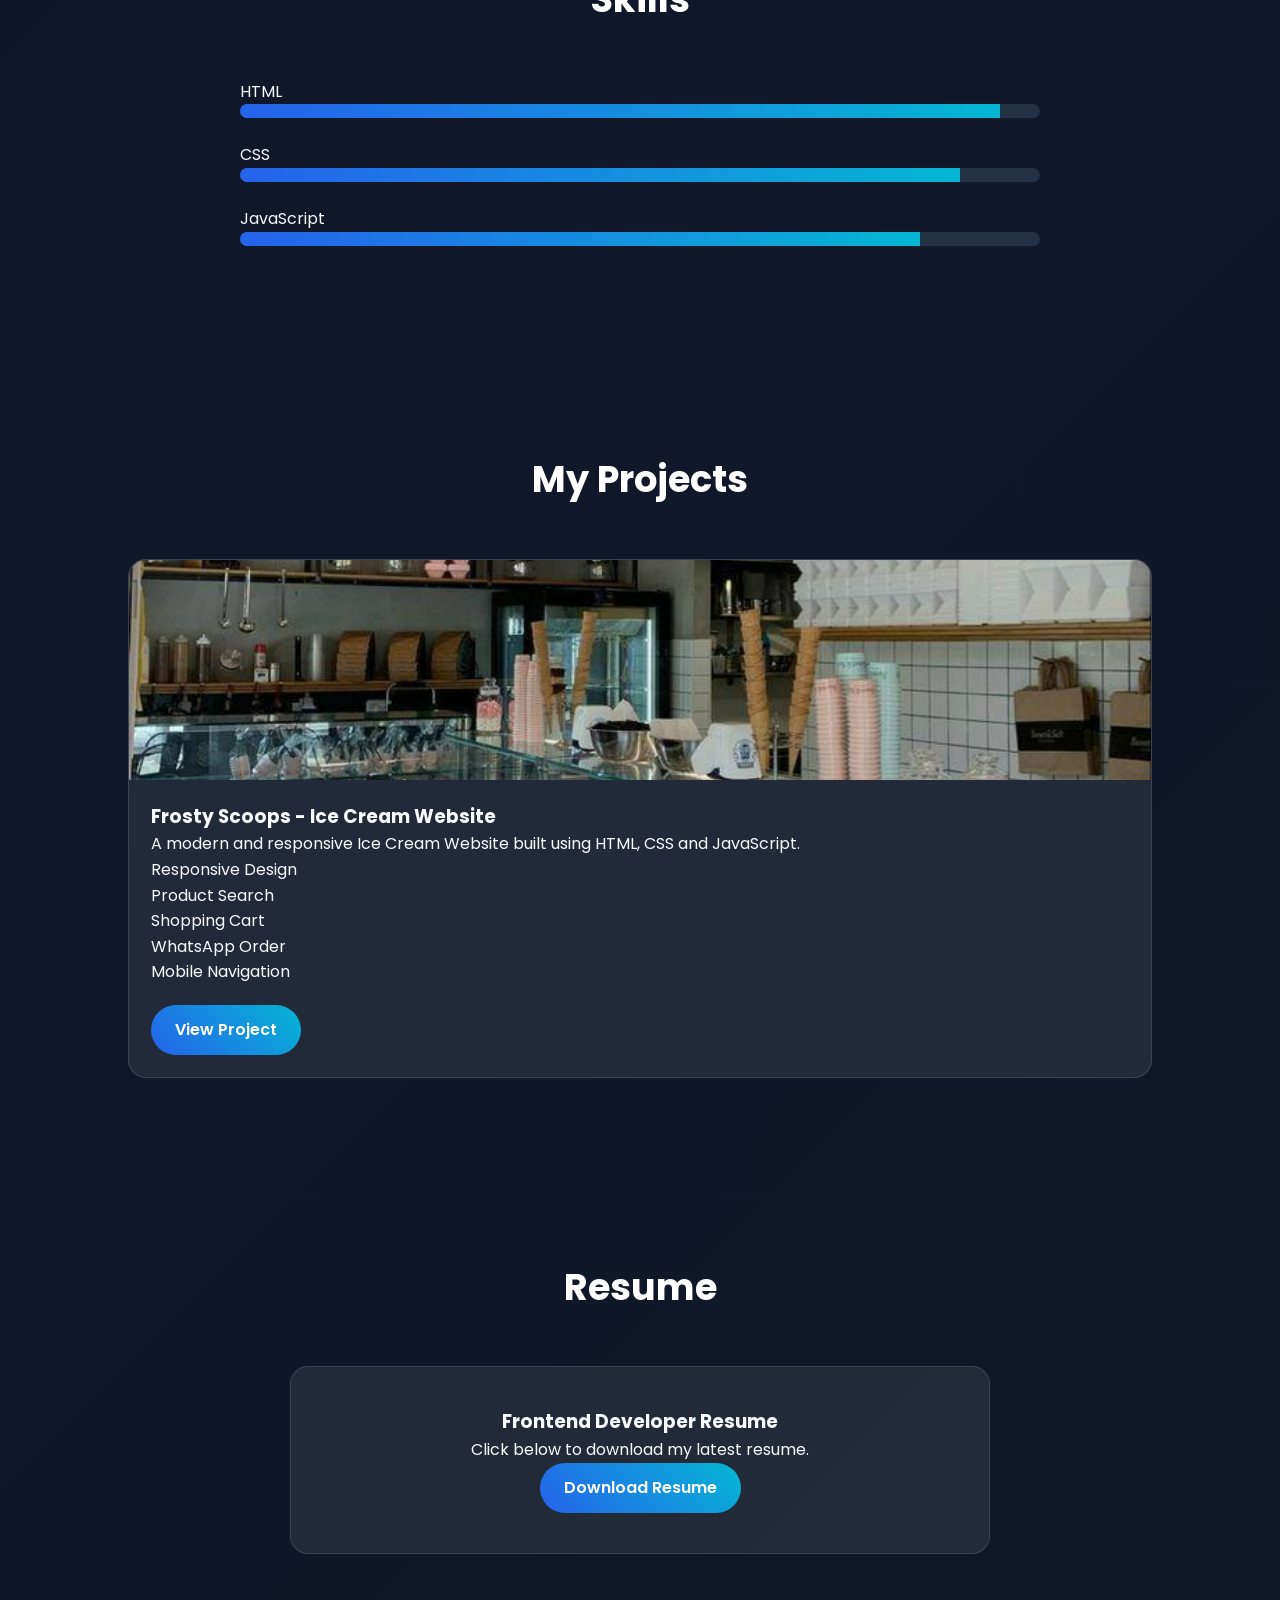
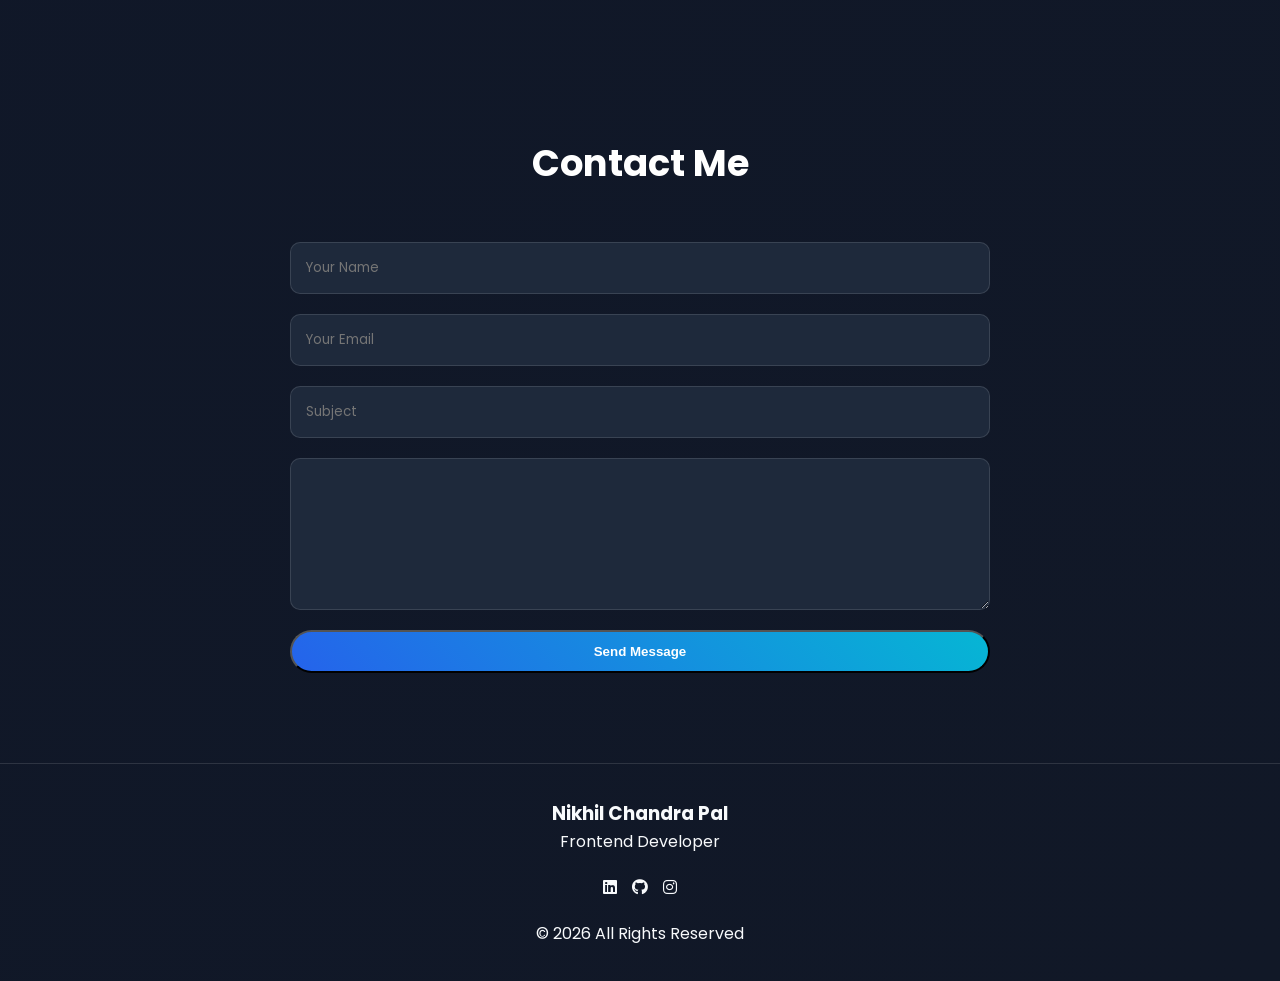
==== commit b869345f: "Update index.html" ====
--- a/index.html
+++ b/index.html
@@ -65,14 +65,13 @@
 
 <div class="nav-right">
 
-<button id="themeToggle">
-<i class="fa-solid fa-moon"></i>
+<button id="themeToggle" type="button">
+    <i class="fa-solid fa-moon"></i>
 </button>
 
-<div id="menu-btn">
-<i class="fa-solid fa-bars"></i>
-</div>
-
+<button id="menu-btn" type="button">
+    <i class="fa-solid fa-bars"></i>
+</button>
 </div>
 
 </nav>
@@ -439,11 +438,10 @@
 
 <div class="footer-icons">
 
-<a href="www.linkedin.com/in/nikhil-pal-20aa3a339"target="_blank">
-
-<i class="fab fa-linkedin"></i>
-
-</a>
+<a href="http://www.linkedin.com/in/nikhil-pal-20aa3a339" target="_blank" rel="noopener noreferrer">
+    <i class="fab fa-linkedin"></i>
+</a>
+
 
 <a href="https://github.com/nikhilpal-ui"target="_blank">
 
--- a/style.css
+++ b/style.css
@@ -147,19 +147,33 @@
 }
 
 .nav-right{
- display:flex;
- align-items:center;
- gap:15px;
-}
-
-#themeToggle,#menu-btn{
- width:42px;
- height:42px;
- border:none;
- border-radius:50%;
- cursor:pointer;
- background:var(--card);
- color:#fff;
+    display: flex;
+    align-items: center;
+    gap: 15px;
+}
+
+#themeToggle,
+#menu-btn{
+    width: 45px;
+    height: 45px;
+    border: none;
+    border-radius: 50%;
+    background: rgba(255,255,255,.08);
+    color: #fff;
+
+    display: flex;
+    align-items: center;
+    justify-content: center;
+
+    cursor: pointer;
+    flex-shrink: 0;
+    padding: 0;
+}
+
+#themeToggle i,
+#menu-btn i{
+    font-size: 20px;
+    line-height: 1;
 }
 
 #menu-btn{
@@ -397,6 +411,17 @@
 
 /* Responsive */
 @media(max-width:900px){
+  .navbar{
+    padding: 15px 5%;
+}
+
+.logo{
+    font-size: 2rem;
+}
+
+.nav-right{
+    gap: 18px;
+}
 .hero-container,
 .about-container{
  grid-template-columns:1fr;
@@ -456,4 +481,4 @@
 
 body.dark{
     background:linear-gradient(135deg,#020617,#0f172a);
-}+}
